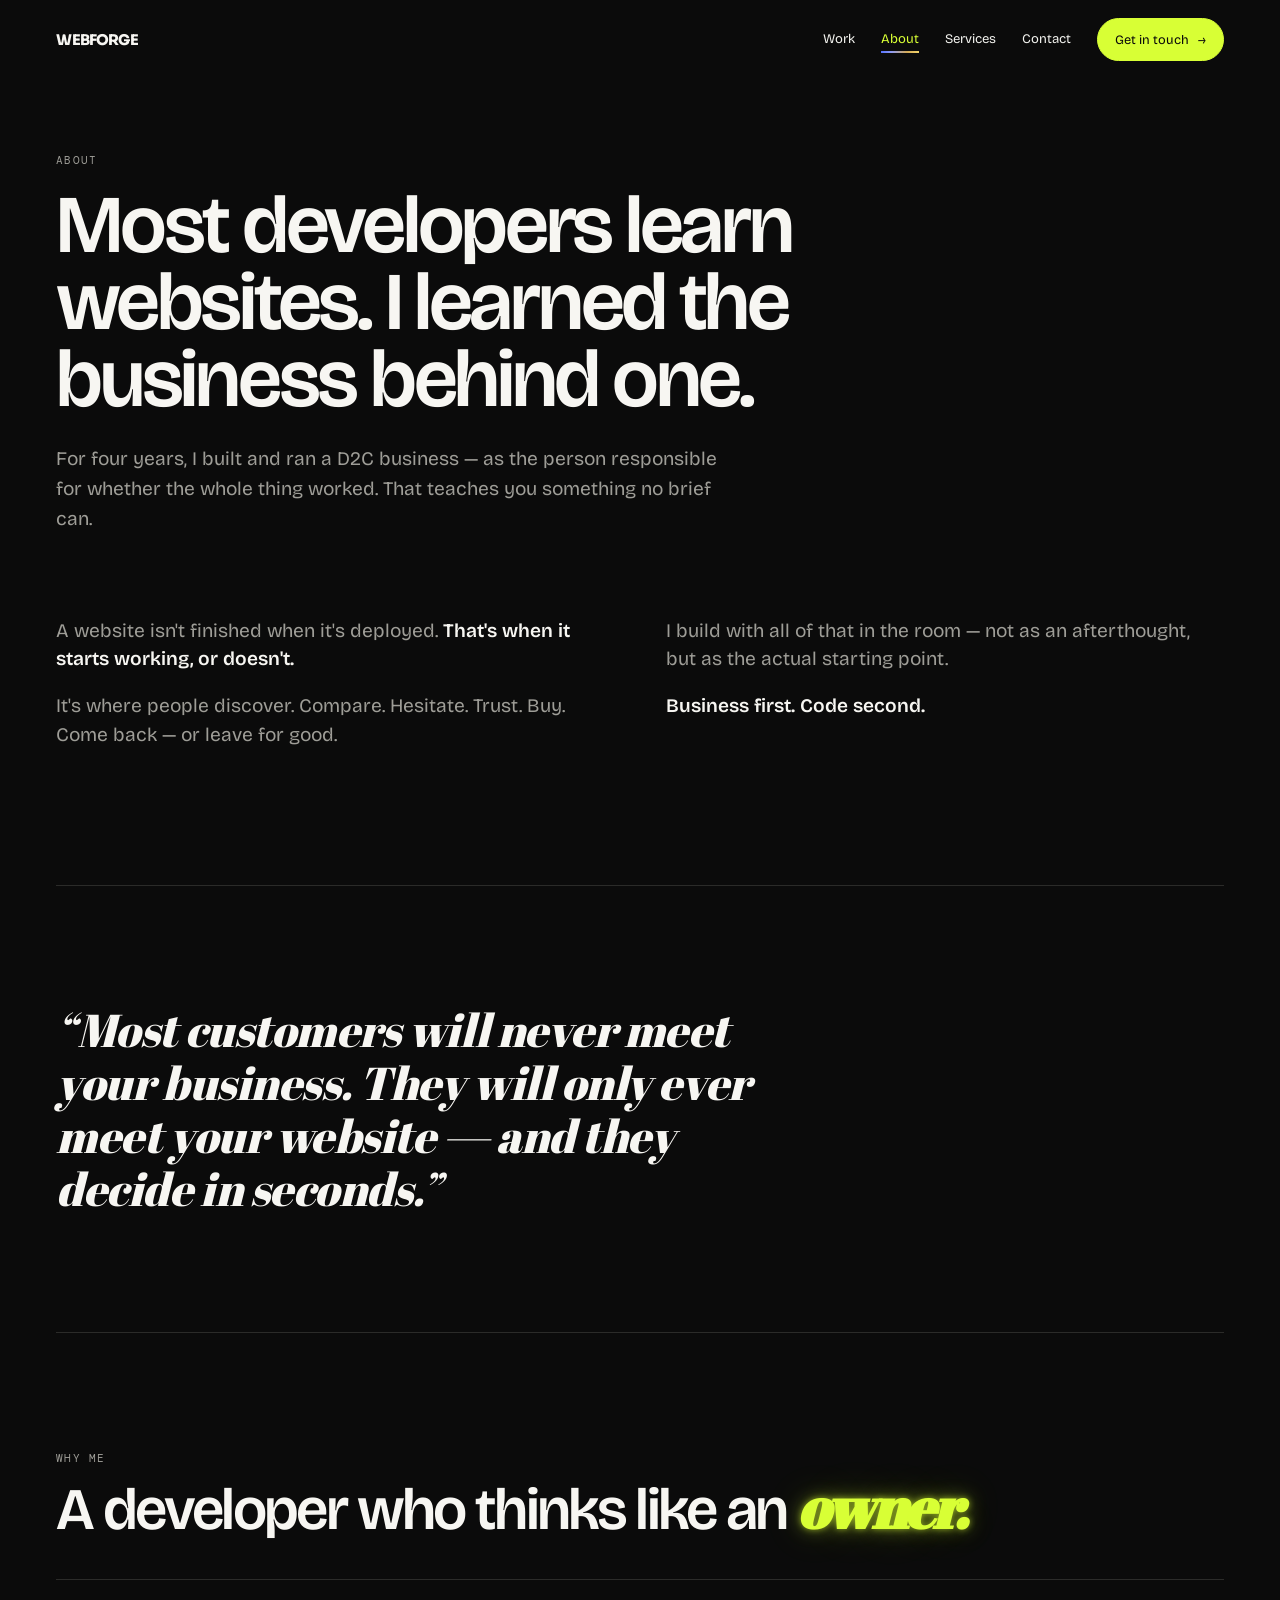
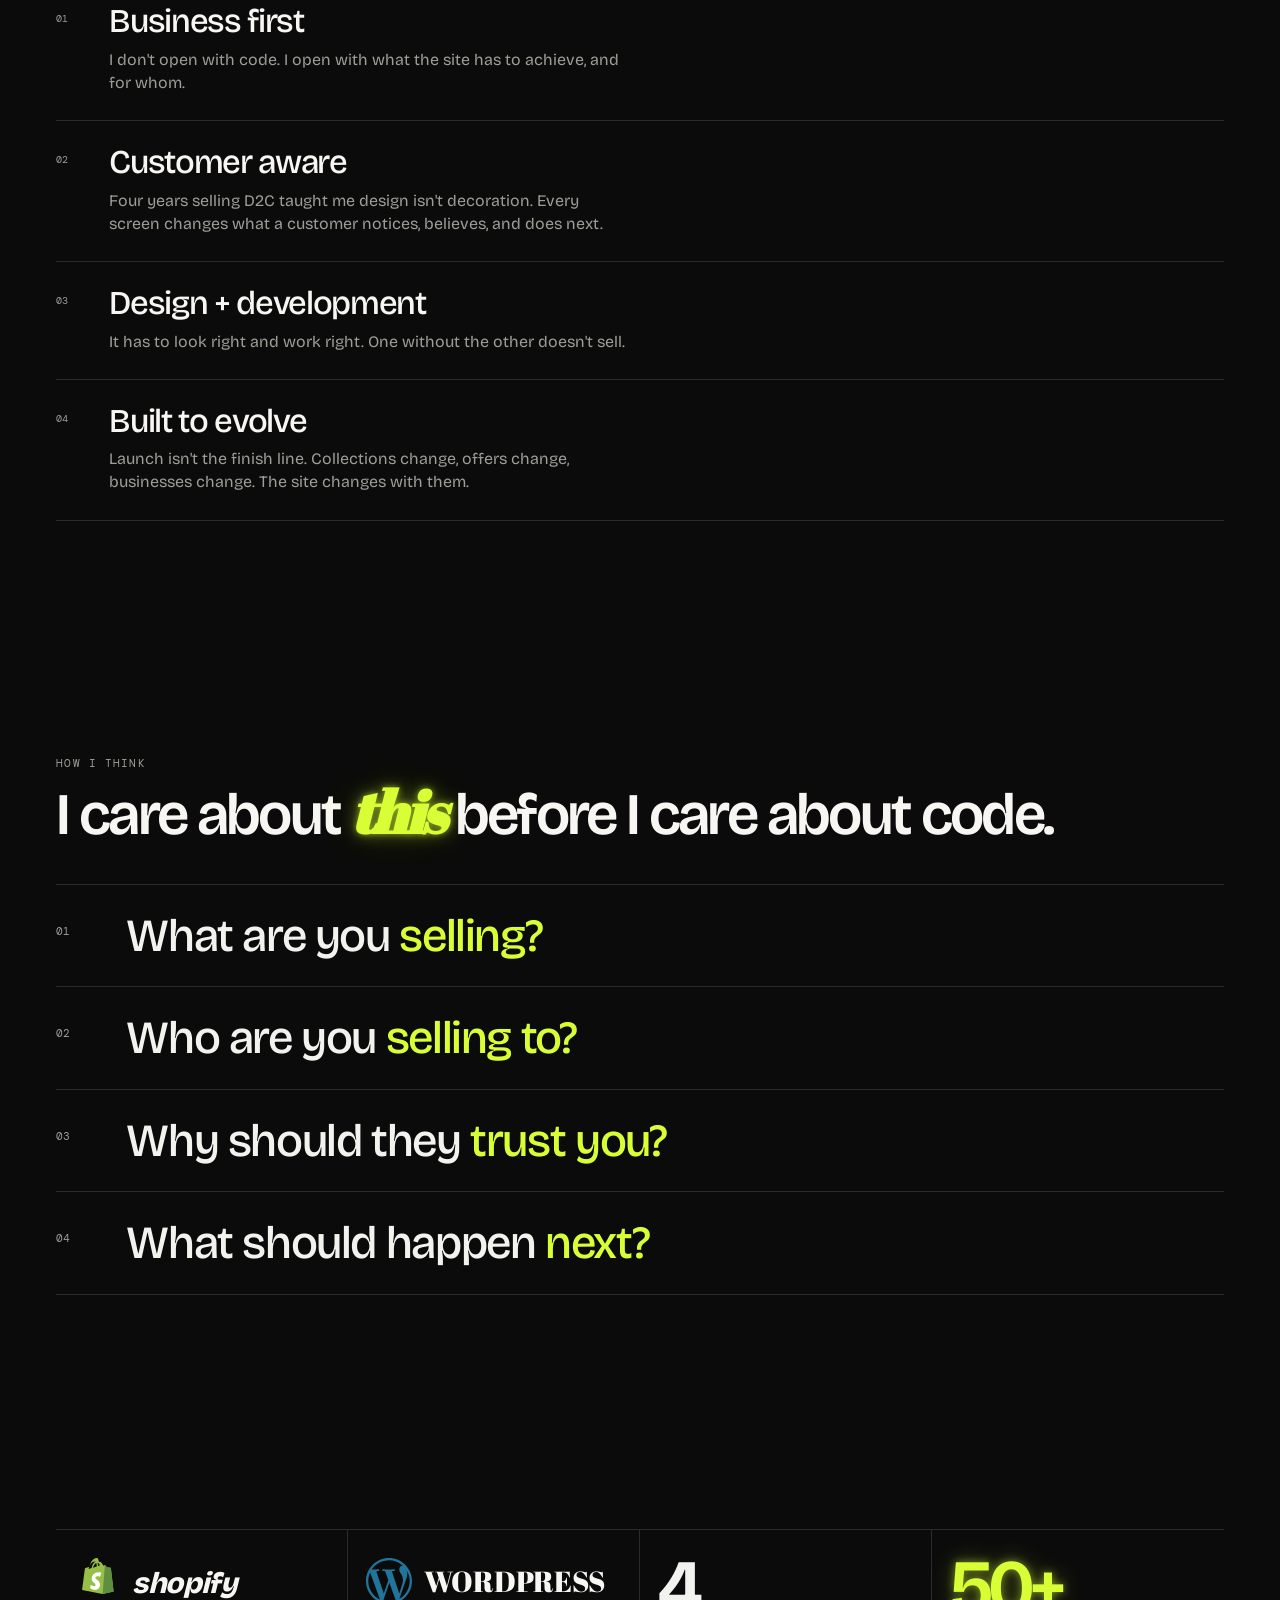
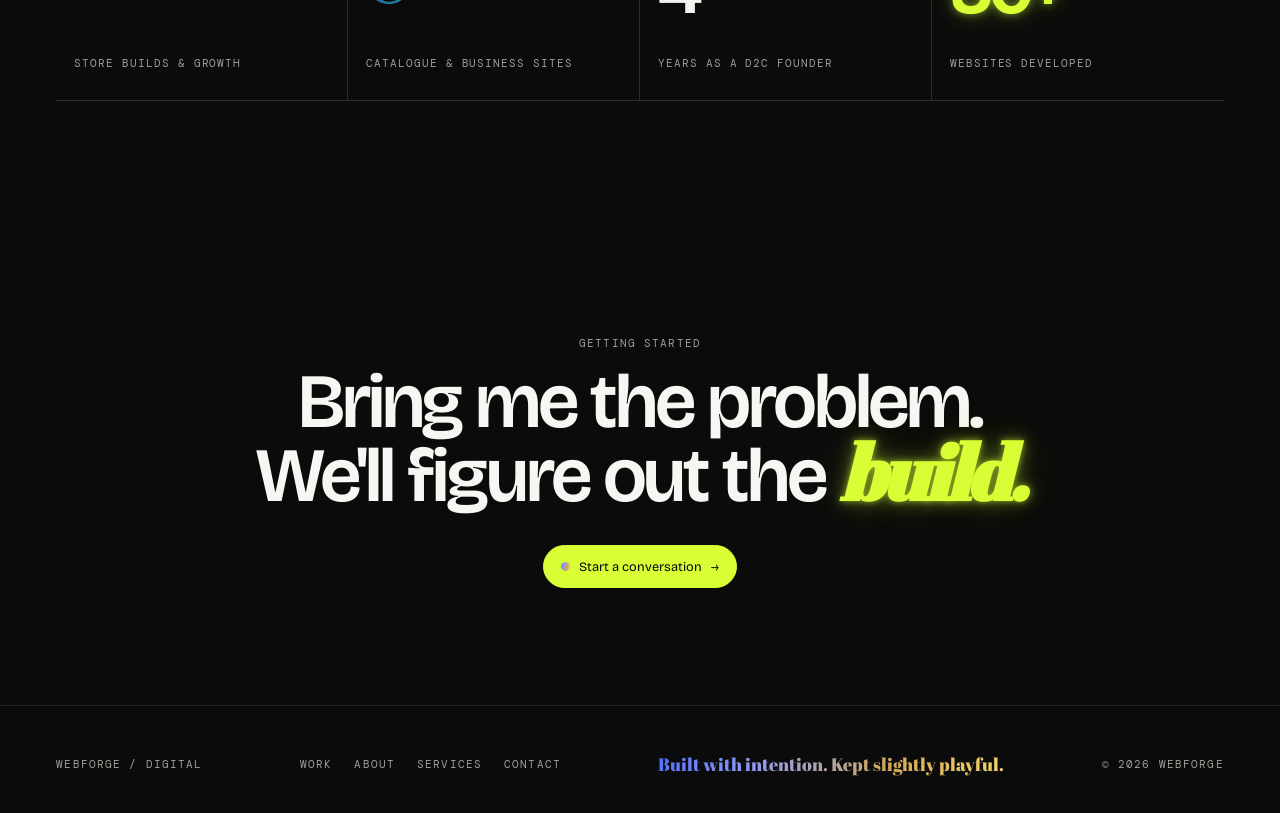
==== about.html @ 6c33a566 "Add Work, About, Services and Contact pages; neon glow for emphasized words Builds out the site from" ====
<!DOCTYPE html>
<html lang="en">
<head>
<meta charset="UTF-8" />
<meta name="viewport" content="width=device-width, initial-scale=1.0" />
<title>About — Webforge</title>
<meta name="description" content="Webforge is run by a developer who spent four years building and running a D2C business before building websites for other people's." />
<meta name="robots" content="index, follow" />
<link rel="preconnect" href="https://fonts.googleapis.com" />
<link rel="preconnect" href="https://fonts.gstatic.com" crossorigin />
<link href="https://fonts.googleapis.com/css2?family=Abril+Fatface&family=Bricolage+Grotesque:opsz,wght@12..96,400;12..96,500;12..96,600;12..96,700;12..96,800&family=DM+Mono:wght@400;500&family=Sora:wght@500;600;700;800&display=swap" rel="stylesheet" />
<link rel="stylesheet" href="styles.css" />
<style>
  .about-hero{position:relative;overflow:hidden}
  .about-hero h1{font-size:clamp(2.6rem,6.4vw,5.6rem);line-height:.94;letter-spacing:-.04em;max-width:16ch;color:var(--strong)}
  .about-hero p{margin-top:26px;max-width:56ch;color:var(--muted);font-size:clamp(1.02rem,1.5vw,1.22rem);line-height:1.55}

  .diff-body{display:grid;grid-template-columns:1fr;gap:clamp(22px,4vw,64px);margin-top:44px}
  @media(min-width:900px){.diff-body{grid-template-columns:1fr 1fr}}
  .diff-body p{max-width:44ch;color:var(--muted);font-size:clamp(1.02rem,1.5vw,1.22rem);margin:0 0 18px;line-height:1.5}
  .diff-body p b{color:var(--strong);font-weight:600}

  .quote-sec{position:relative;border-top:1px solid var(--line);border-bottom:1px solid var(--line)}
  .quote-sec blockquote{margin:0;font-family:var(--fat);font-style:italic;font-size:clamp(1.6rem,3.6vw,3rem);line-height:1.15;letter-spacing:-.01em;max-width:24ch;color:var(--strong)}
  .quote-sec cite{display:block;margin-top:22px;font-style:normal}

  .why-list{border-top:1px solid var(--line);margin-top:44px}
  .why-item{position:relative;display:grid;grid-template-columns:38px 1fr;gap:15px;padding:26px 0;border-bottom:1px solid var(--line);transition:padding .35s}
  .why-item:hover{padding-left:14px}
  .why-item .no{font-family:var(--mono);font-size:.65rem;color:var(--muted);padding-top:5px}
  .why-item h3{font-family:var(--sans);font-weight:500;letter-spacing:-.04em;line-height:.95;font-size:clamp(1.3rem,2.6vw,2.2rem);color:var(--strong);transition:transform .35s,color .35s}
  .why-item:hover h3{transform:translateX(5px);color:var(--accent)}
  .why-item p{margin:10px 0 0;color:var(--muted);max-width:52ch;line-height:1.45}

  .q-stack{border-top:1px solid var(--line);margin-top:44px}
  .q{position:relative;padding:30px 0;border-bottom:1px solid var(--line);display:grid;grid-template-columns:50px 1fr;gap:20px;cursor:default}
  .q-no{font-family:var(--mono);font-size:.7rem;color:var(--muted);padding-top:8px}
  .q-text{font-size:clamp(1.5rem,3.6vw,3rem);line-height:.9;letter-spacing:-.03em;font-weight:500;transition:transform .4s,color .4s}
  .q-text span{color:var(--accent)}
  .q:hover .q-text{transform:translateX(10px)}
  .q-answer{max-height:0;overflow:hidden;color:var(--muted);line-height:1.45;max-width:52ch;transition:max-height .5s,padding .5s}
  .q:hover .q-answer{max-height:110px;padding-top:14px}

  .about-cta{text-align:center}
  .about-cta h2{font-size:clamp(2.4rem,6vw,5rem);line-height:.9;letter-spacing:-.04em;max-width:18ch;margin:0 auto}
</style>
</head>
<body>
<div class="cursor-orb" id="cursorOrb" aria-hidden="true"></div>
<div class="progress" id="progress" aria-hidden="true"></div>

<header class="nav" id="nav">
  <a href="index.html" class="logo" aria-label="Webforge home">WEBFORGE</a>
  <nav class="navlinks" aria-label="Primary">
    <a class="n" href="work.html">Work</a>
    <a class="n current" href="about.html">About</a>
    <a class="n" href="services.html">Services</a>
    <a class="n" href="contact.html">Contact</a>
    <a class="pill fill" href="contact.html">Get in touch <span>→</span></a>
  </nav>
  <button class="burger" id="burger" aria-label="Open menu"><span></span><span></span><span></span></button>
</header>

<div class="menu" id="menu" aria-hidden="true">
  <button class="close" id="menuClose">Close</button>
  <a href="index.html">Home</a><a href="work.html">Work</a><a href="about.html">About</a><a href="services.html">Services</a><a href="contact.html">Start a project</a>
</div>

<main>
  <section class="page-hero about-hero wrap sec" style="padding-bottom:20px">
    <div class="mono page-eyebrow rv">About</div>
    <h1 class="scramble rv d2">Most developers learn websites. I learned the business behind one.</h1>
    <p class="rv d3">For four years, I built and ran a D2C business — as the person responsible for whether the whole thing worked. That teaches you something no brief can.</p>
  </section>

  <section class="sec wrap" style="padding-top:0">
    <div class="diff-body">
      <div class="rv">
        <p>A website isn't finished when it's deployed. <b>That's when it starts working, or doesn't.</b></p>
        <p>It's where people discover. Compare. Hesitate. Trust. Buy. Come back — or leave for good.</p>
      </div>
      <div class="rv d2">
        <p>I build with all of that in the room — not as an afterthought, but as the actual starting point.</p>
        <p><b>Business first. Code second.</b></p>
      </div>
    </div>
  </section>

  <section class="sec quote-sec wrap">
    <blockquote class="rv">“Most customers will never meet your business. They will only ever meet your website — and they decide in seconds.”</blockquote>
  </section>

  <section class="sec wrap">
    <div class="mono rv">Why me</div>
    <h2 class="head h-md rv d2" style="margin-top:16px">A developer who thinks like an <em>owner.</em></h2>
    <div class="why-list">
      <div class="why-item rv"><div class="no">01</div><div><h3>Business first</h3><p>I don't open with code. I open with what the site has to achieve, and for whom.</p></div></div>
      <div class="why-item rv d2"><div class="no">02</div><div><h3>Customer aware</h3><p>Four years selling D2C taught me design isn't decoration. Every screen changes what a customer notices, believes, and does next.</p></div></div>
      <div class="why-item rv d3"><div class="no">03</div><div><h3>Design + development</h3><p>It has to look right and work right. One without the other doesn't sell.</p></div></div>
      <div class="why-item rv d4"><div class="no">04</div><div><h3>Built to evolve</h3><p>Launch isn't the finish line. Collections change, offers change, businesses change. The site changes with them.</p></div></div>
    </div>
  </section>

  <section class="sec wrap">
    <div class="mono rv">How I think</div>
    <h2 class="head h-md rv d2" style="margin-top:16px">I care about <em>this</em> before I care about code.</h2>
    <div class="q-stack">
      <div class="q rv"><div class="q-no">01</div><div><div class="q-text">What are you <span>selling?</span></div><div class="q-answer">Not just the product. The promise, the reason it matters, and what a customer needs to understand before they care.</div></div></div>
      <div class="q rv"><div class="q-no">02</div><div><div class="q-text">Who are you <span>selling to?</span></div><div class="q-answer">Because a site for a jewellery brand shouldn't behave like a site for a cable manufacturer. Context changes everything.</div></div></div>
      <div class="q rv"><div class="q-no">03</div><div><div class="q-text">Why should they <span>trust you?</span></div><div class="q-answer">Trust is designed into hierarchy, imagery, proof, product information, clarity and the details people barely notice.</div></div></div>
      <div class="q rv"><div class="q-no">04</div><div><div class="q-text">What should happen <span>next?</span></div><div class="q-answer">Buy. Enquire. Call. Explore. Book. The best websites know the next move before the visitor has to think about it.</div></div></div>
    </div>
  </section>

  <section class="sec wrap">
    <div class="proof-grid rv" aria-label="Platforms, credentials and experience">
      <div class="proof-card">
        <div class="brand-lockup">
          <svg class="shopify-logo" viewBox="0 0 60 68" aria-hidden="true" role="img">
            <path fill="#95BF47" d="M48.2 13.3c0-.3-.3-.5-.5-.5s-4-.3-4-.3-2.7-2.6-3-2.9c-.3-.3-.9-.2-1.1-.1 0 0-.6.2-1.5.5-.9-2.6-2.5-5-5.3-5h-.3C31.7.5 30.7 0 29.9 0c-6.1.1-9 7.7-9.9 11.5-2.4.7-4.1 1.3-4.3 1.3-1.3.4-1.4.5-1.6 1.7C14 15.5 10.6 42 10.6 42l26.8 5 14.5-3.1S48.2 13.6 48.2 13.3zM33.7 9.7l-2.4.7v-.5c0-1.6-.2-2.8-.6-3.8 1.5.2 2.5 1.9 3 3.6zm-4.7-3.2c.4 1 .7 2.4.7 4.3v.3l-4.9 1.5c.9-3.6 2.7-5.4 4.2-6.1zm-1.9-1.8c.3 0 .6.1.8.3-2 .9-4.1 3.3-5 8.1l-3.9 1.2c1.1-3.7 3.5-9.6 8.1-9.6z"/>
            <path fill="#5E8E3E" d="M47.7 12.8s-4-.3-4-.3-2.7-2.6-3-2.9c-.1-.1-.3-.2-.4-.2L37.4 47l14.5-3.1S48.2 13.6 48.2 13.3c0-.3-.3-.5-.5-.5z"/>
            <path fill="#fff" d="M35.8 19.3l-1.8 5.3s-1.6-.8-3.4-.8c-2.7 0-2.8 1.7-2.8 2.1 0 2.3 6.1 3.2 6.1 8.7 0 4.3-2.7 7.1-6.4 7.1-4.5 0-6.7-2.8-6.7-2.8l1.2-4s2.3 2 4.3 2c1.3 0 1.8-1 1.8-1.8 0-3-5-3.1-5-8.1 0-4.2 3-8.3 9.1-8.3 2.4 0 3.6.8 3.6.8z"/>
          </svg>
          <span class="brand-wordmark shopify-wordmark">shopify</span>
        </div>
        <div class="desc">Store builds &amp; growth</div>
      </div>
      <div class="proof-card">
        <div class="brand-lockup">
          <svg class="wordpress-logo" viewBox="0 0 24 24" aria-hidden="true" role="img">
            <path fill="#21759B" d="M21.469 6.825c.84 1.537 1.318 3.3 1.318 5.175 0 3.979-2.156 7.456-5.363 9.325l3.295-9.527c.615-1.54.82-2.771.82-3.864 0-.405-.026-.78-.07-1.11m-7.981.105c.647-.03 1.232-.105 1.232-.105.582-.075.514-.93-.067-.899 0 0-1.755.135-2.88.135-1.064 0-2.85-.15-2.85-.15-.585-.03-.661.855-.075.885 0 0 .54.061 1.125.09l1.68 4.605-2.37 7.08L5.354 6.9c.649-.03 1.234-.1 1.234-.1.585-.075.516-.93-.065-.896 0 0-1.746.138-2.874.138-.2 0-.438-.008-.69-.015C4.911 3.15 8.235 1.215 12 1.215c2.809 0 5.365 1.072 7.286 2.833-.046-.003-.091-.009-.141-.009-1.06 0-1.812.923-1.812 1.914 0 .89.513 1.643 1.06 2.531.411.72.89 1.643.89 2.977 0 .915-.354 1.994-.821 3.479l-1.075 3.585-3.9-11.61.001.014zM12 22.784c-1.059 0-2.081-.153-3.048-.437l3.237-9.406 3.315 9.087c.024.053.05.101.078.149-1.12.393-2.325.609-3.582.609M1.211 12c0-1.564.336-3.05.935-4.39L7.29 21.709C3.694 19.96 1.212 16.271 1.211 12M12 0C5.385 0 0 5.385 0 12s5.385 12 12 12 12-5.385 12-12S18.615 0 12 0"/>
          </svg>
          <span class="brand-wordmark wordpress-wordmark">WordPress</span>
        </div>
        <div class="desc">Catalogue &amp; business sites</div>
      </div>
      <div class="proof-card"><div class="num">4</div><div class="desc">Years as a D2C founder</div></div>
      <div class="proof-card"><div class="num neon-num">50+</div><div class="desc">Websites developed</div></div>
    </div>
  </section>

  <section class="sec wrap about-cta">
    <div class="mono rv">Getting started</div>
    <h2 class="head rv d2" style="margin-top:16px">Bring me the problem.<br>We'll figure out the <em>build.</em></h2>
    <div style="margin-top:34px" class="rv d3">
      <a class="pill fill" href="contact.html"><span class="dot"></span> Start a conversation <span>→</span></a>
    </div>
  </section>
</main>

<footer>
  <div class="wrap foot">
    <div class="mono">Webforge / Digital</div>
    <div class="foot-links"><a href="work.html">Work</a><a href="about.html">About</a><a href="services.html">Services</a><a href="contact.html">Contact</a></div>
    <div class="intent">Built with intention. Kept slightly playful.</div>
    <div class="mono">© <span id="yr"></span> Webforge</div>
  </div>
</footer>

<script src="https://cdnjs.cloudflare.com/ajax/libs/gsap/3.12.5/gsap.min.js"></script>
<script src="main.js"></script>
</body>
</html>
---- styles.css ----
/* Webforge shared design system — used by every page except the homepage
   (index.html stays self-contained since its stepper/WebGL JS is tightly
   tuned; duplicating these base rules there is a deliberate trade-off to
   avoid touching that already-verified code). */

:root{
  --accent:#D8FF35;
  --ink:#0A0A0A; --strong:#F7F6F2; --muted:#9E9D97; --line:#2B2B29;
  --white:#FFFFFF; --black:#0B0B0B; --ivory:#D8FF35;
  --lime:#D8FF35; --indigo:#D8FF35;
  --sans:'Bricolage Grotesque',system-ui,sans-serif; --mono:'DM Mono',monospace; --fat:'Abril Fatface',Georgia,serif;
  --ombre:linear-gradient(100deg,#1238FF 0%,#4E67E9 32%,#B98A3F 67%,#E7C85A 100%);
  --ombre-d:linear-gradient(100deg,#5572FF 0%,#8E9AF2 28%,#D3A957 68%,#F3D66B 100%);
  --grad:var(--ombre-d);
  --pad:clamp(18px,4.4vw,72px); --max:1460px;
}
*{box-sizing:border-box}
html{scroll-behavior:smooth}
body{margin:0;background:var(--black);color:#f2f2ee;font-family:var(--sans);font-size:16px;line-height:1.5;-webkit-font-smoothing:antialiased;overflow-x:hidden;cursor:default}
a{color:inherit;text-decoration:none}
h1,h2,h3{margin:0;font-weight:600}
.wrap{width:min(calc(100% - (var(--pad)*2)),var(--max));margin:0 auto}
.mono{font-family:var(--mono);text-transform:uppercase;letter-spacing:.1em;font-size:.7rem;color:var(--muted);font-weight:400}
.sec{padding:clamp(88px,13vh,168px) 0}

.head{font-family:var(--sans);font-weight:600;line-height:.84;letter-spacing:-.045em;color:var(--strong)}
.h-xl{font-size:clamp(3.2rem,10vw,9.4rem)}
.h-lg{font-size:clamp(2.6rem,7vw,7rem)}
.h-md{font-size:clamp(2rem,4.6vw,4.6rem)}
.kw{position:relative;display:inline-block;line-height:.8}
.kw .t{font-family:var(--fat);letter-spacing:-.01em;font-size:clamp(72px,15.5vw,208px);line-height:.78;display:inline-block;
    background:var(--grad);-webkit-background-clip:text;background-clip:text;-webkit-text-fill-color:transparent;color:#D8FF35}
.kw--sm .t{font-size:clamp(58px,11vw,150px)}
em{font-family:var(--fat);font-style:italic;color:var(--accent);text-shadow:0 0 6px rgba(216,255,53,.55),0 0 18px rgba(216,255,53,.35),0 0 42px rgba(216,255,53,.18)}

.progress{position:fixed;top:0;left:0;height:2px;width:0;background:var(--ombre-d);z-index:120}

/* nav */
header.nav{position:fixed;inset:0 0 auto 0;z-index:100;display:flex;align-items:center;justify-content:space-between;
    padding:18px var(--pad);color:#f2f2ee;transition:padding .4s,background .4s,color .4s}
header.nav.scrolled{padding:12px var(--pad);background:rgba(11,11,11,.82);backdrop-filter:blur(9px);border-bottom:1px solid #232320;color:#f2f2ee}
.logo{font-family:'Sora',var(--sans);font-size:clamp(.86rem,1.15vw,1.02rem);font-weight:800;letter-spacing:-.055em;text-transform:uppercase;display:inline-flex;align-items:baseline;gap:.34em;white-space:nowrap;color:var(--strong)}
.navlinks{display:flex;align-items:center;gap:26px;font-size:.82rem}
.navlinks a.n{color:inherit;position:relative}
.navlinks a.n::after{content:"";position:absolute;left:0;bottom:-4px;height:2px;width:0;background:var(--ombre-d);transition:width .3s}
.navlinks a.n:hover::after,.navlinks a.n.current::after{width:100%}
.navlinks a.n.current{color:var(--accent)}
.pill{display:inline-flex;align-items:center;gap:9px;border:1px solid currentColor;padding:11px 17px;border-radius:999px;font-size:.8rem;transition:background .3s,color .3s,border-color .3s;cursor:pointer}
.pill .dot{width:9px;height:9px;border-radius:50%;background:var(--grad);flex:none}
.pill.fill{background:var(--accent);color:#0A0A0A;border-color:var(--accent)}
.pill.fill:hover{background:var(--accent);border-color:var(--accent)}
.pill.ghost:hover{background:#F7F6F2;color:var(--ink)}
.burger{display:none;flex-direction:column;gap:5px;background:none;border:0;padding:8px;cursor:pointer;color:inherit}
.burger span{width:24px;height:2px;background:currentColor;display:block}

.menu{position:fixed;inset:0;background:var(--black);color:#F7F6F2;z-index:105;display:flex;flex-direction:column;justify-content:center;gap:2px;padding:var(--pad);transform:translateY(-100%);transition:transform .55s cubic-bezier(.7,0,.2,1)}
.menu.open{transform:none}
.menu a{font-family:var(--sans);font-weight:600;font-size:clamp(2.4rem,11vw,4.5rem);line-height:1;letter-spacing:-.04em}
.menu a:hover{color:var(--lime)}
.menu .close{position:absolute;top:20px;right:var(--pad);font-family:var(--mono);font-size:.7rem;letter-spacing:.14em;text-transform:uppercase;background:none;border:0;color:#F7F6F2;cursor:pointer}

.rv{opacity:0;transform:translateY(30px);transition:opacity .85s ease,transform .85s cubic-bezier(.2,.65,.2,1)}
.rv.in{opacity:1;transform:none}
.rv.d2{transition-delay:.09s}.rv.d3{transition-delay:.18s}.rv.d4{transition-delay:.27s}

.cursor-orb{position:fixed;left:0;top:0;width:16px;height:16px;border-radius:50%;background:var(--accent);mix-blend-mode:screen;pointer-events:none;z-index:200;transition:opacity .25s ease;opacity:0}
.cursor-orb.on{opacity:.85}

/* film-grain texture — apply by adding an empty <div class="grain"></div> as
   the first child of any section that should carry it */
.grain{position:absolute;inset:0;pointer-events:none;opacity:.05;mix-blend-mode:overlay;z-index:1;
  background-image:url("data:image/svg+xml,%3Csvg viewBox='0 0 160 160' xmlns='http://www.w3.org/2000/svg'%3E%3Cfilter id='n'%3E%3CfeTurbulence type='fractalNoise' baseFrequency='.8' numOctaves='3' stitchTiles='stitch'/%3E%3C/filter%3E%3Crect width='100%25' height='100%25' filter='url(%23n)' opacity='.4'/%3E%3C/svg%3E")}

/* credentials / proof grid — dark theme */
.proof-grid{display:grid;grid-template-columns:repeat(4,1fr);border-top:1px solid var(--line);border-bottom:1px solid var(--line)}
.proof-card{padding:28px 18px;border-right:1px solid var(--line);min-height:170px;display:flex;flex-direction:column;justify-content:space-between;transition:transform .35s,background .35s,color .35s}
.proof-card:last-child{border-right:0}
.proof-card:hover{background:var(--accent);color:var(--ink);transform:translateY(-4px)}
.proof-card:hover .desc{color:var(--ink)}
.proof-card .num{font-family:var(--sans);font-size:clamp(3rem,6vw,6.5rem);font-weight:600;line-height:.8;letter-spacing:-.07em}
.proof-card .num.neon-num{color:var(--accent);text-shadow:0 0 8px rgba(216,255,53,.5),0 0 24px rgba(216,255,53,.3)}
.proof-card:hover .num.neon-num{color:var(--ink);text-shadow:none}
.proof-card .proof-names{font-family:var(--sans);font-size:clamp(1.3rem,2.2vw,1.9rem);font-weight:600;line-height:1.25;letter-spacing:-.02em}
.proof-card .desc{font-family:var(--mono);font-size:.66rem;letter-spacing:.09em;text-transform:uppercase;color:var(--muted)}
@media(max-width:760px){
  .proof-grid{grid-template-columns:1fr 1fr}
  .proof-card:nth-child(2){border-right:0}
  .proof-card:nth-child(-n+2){border-bottom:1px solid var(--line)}
}
.brand-lockup{display:flex;align-items:center;gap:12px}
.shopify-logo{width:46px;height:52px;flex:none;display:block}
.wordpress-logo{width:46px;height:46px;flex:none;display:block}
.brand-wordmark{font-family:var(--sans);font-size:clamp(1.35rem,2.3vw,2.1rem);color:var(--strong);white-space:nowrap}
.shopify-wordmark{font-style:italic;font-weight:800;letter-spacing:-.02em;text-transform:lowercase}
.wordpress-wordmark{font-family:var(--fat);font-weight:400;letter-spacing:-.005em;text-transform:uppercase}

footer{background:var(--black);color:#f2f2ee;padding:clamp(30px,5vh,54px) 0 clamp(26px,4vh,40px);border-top:1px solid #232320}
.foot{display:flex;flex-wrap:wrap;justify-content:space-between;gap:18px;align-items:center}
.foot .intent{font-family:var(--fat);font-size:1.1rem;background:var(--ombre-d);-webkit-background-clip:text;background-clip:text;-webkit-text-fill-color:transparent;color:#D8FF35}
.foot-links{display:flex;gap:22px;font-family:var(--mono);font-size:.7rem;letter-spacing:.1em;text-transform:uppercase;color:var(--muted)}
.foot-links a:hover{color:var(--accent)}

.page-hero{padding:calc(var(--pad) + 96px) 0 60px}
.page-eyebrow{margin-bottom:18px}

@media(max-width:760px){ .navlinks{display:none}.burger{display:flex} }
@media(prefers-reduced-motion:reduce){
  html{scroll-behavior:auto}
  .rv{opacity:1;transform:none;transition:none}
}
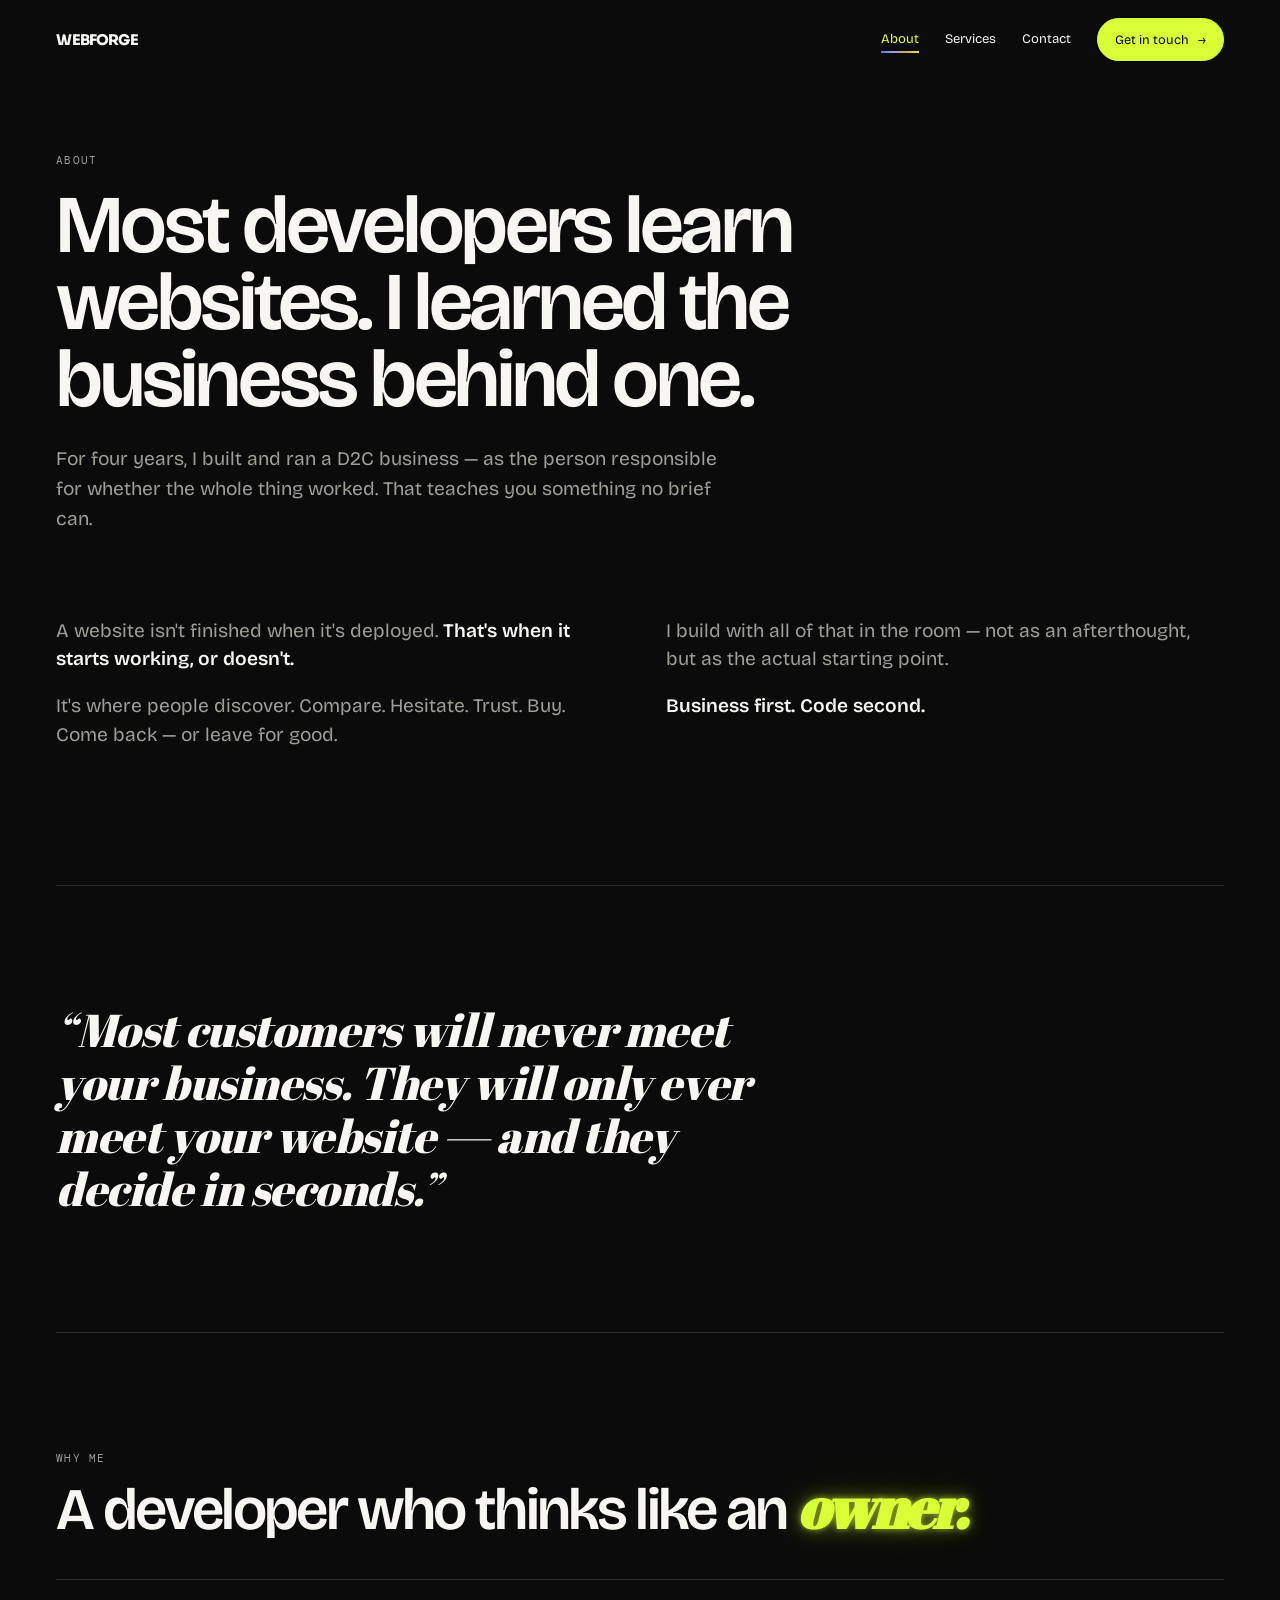
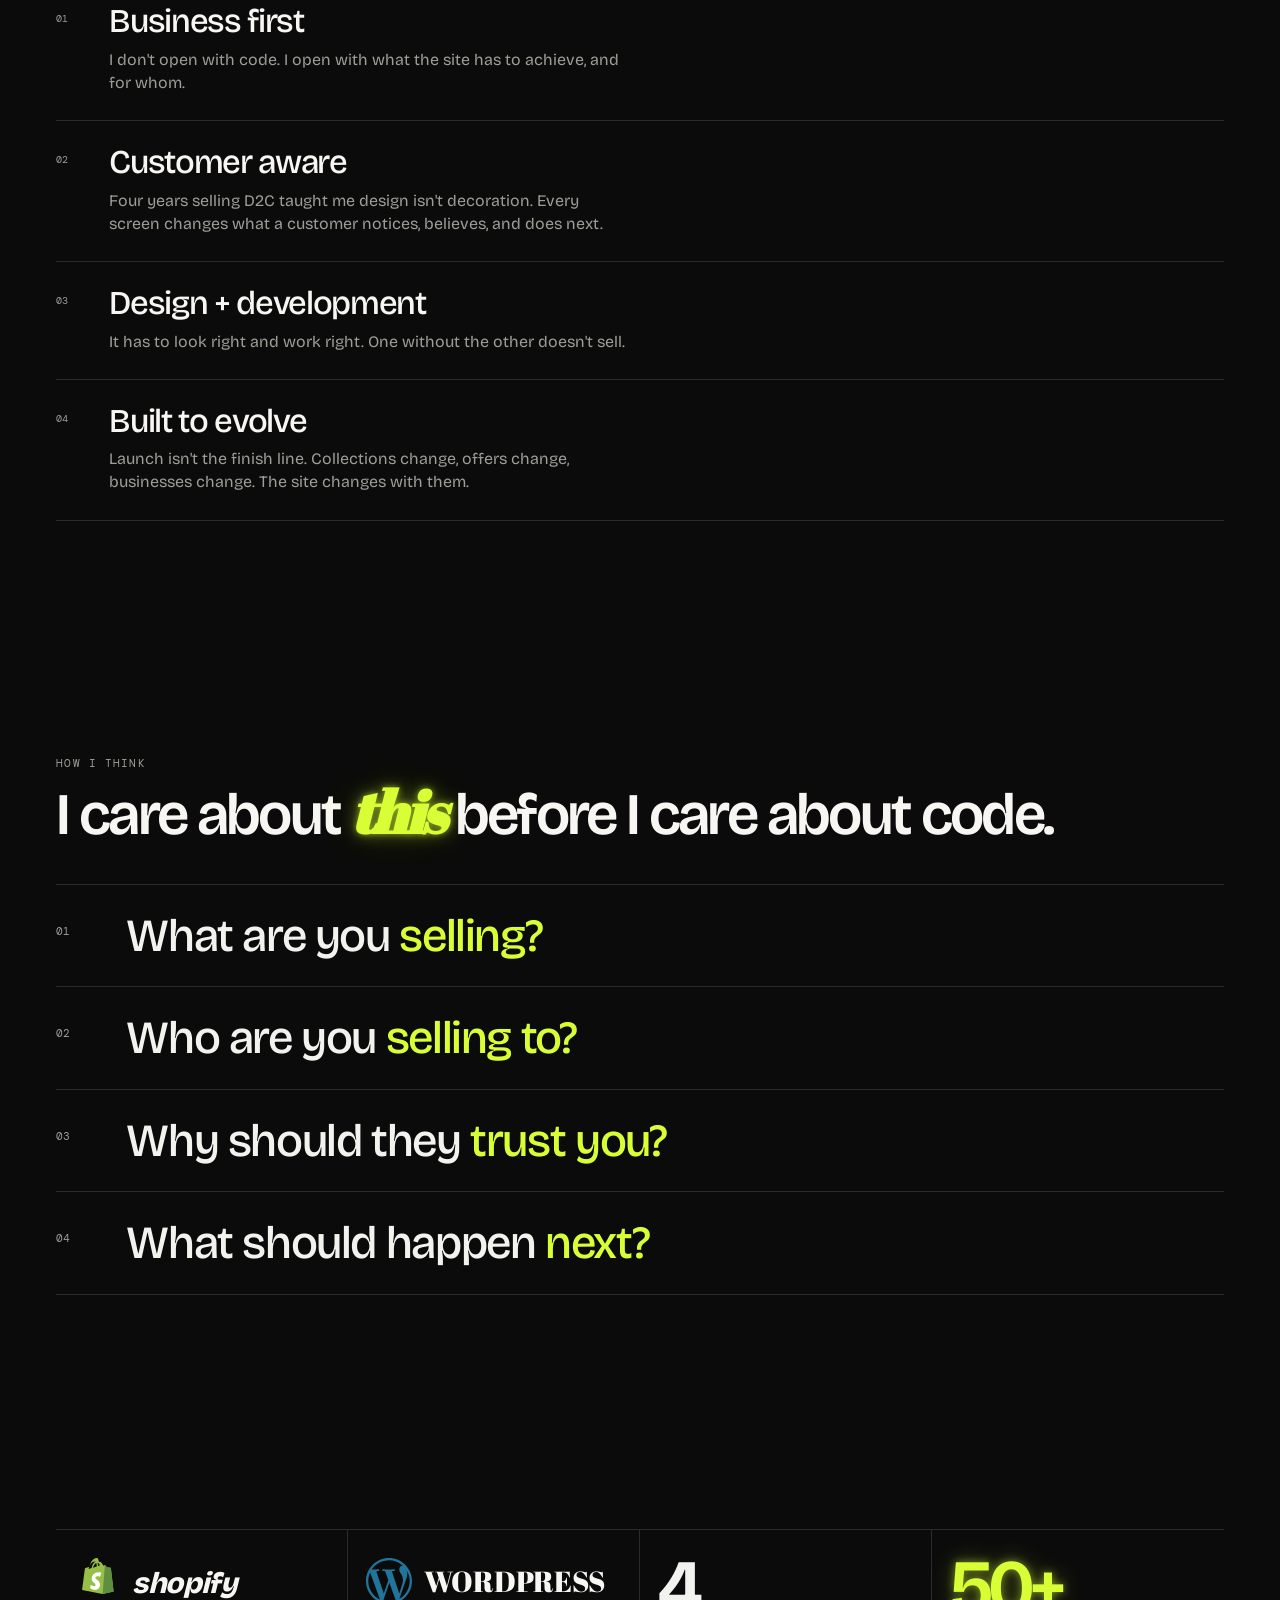
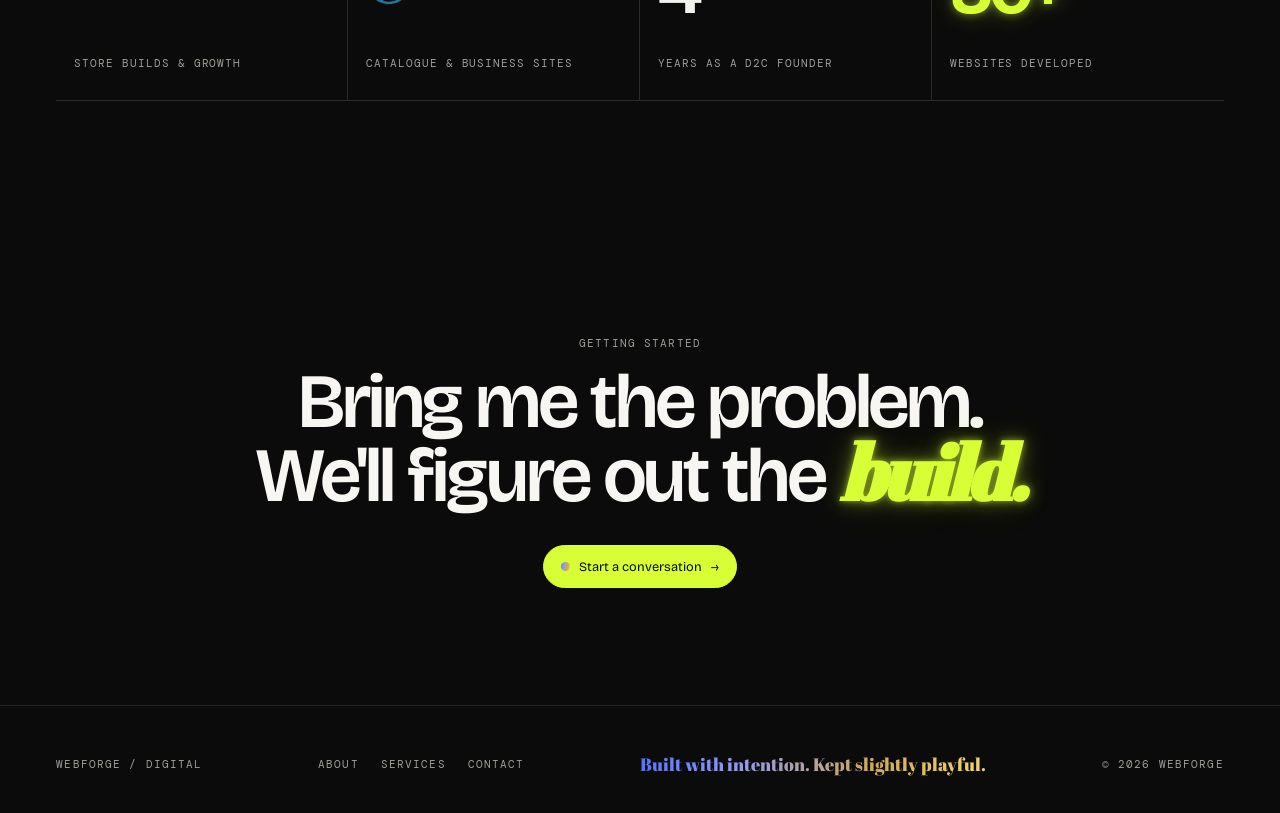
==== commit 1f9601ed: "Make the Work page the homepage; remove the old stepper homepage The old index.html (5-project locke" ====
--- a/about.html
+++ b/about.html
@@ -52,7 +52,6 @@
 <header class="nav" id="nav">
   <a href="index.html" class="logo" aria-label="Webforge home">WEBFORGE</a>
   <nav class="navlinks" aria-label="Primary">
-    <a class="n" href="work.html">Work</a>
     <a class="n current" href="about.html">About</a>
     <a class="n" href="services.html">Services</a>
     <a class="n" href="contact.html">Contact</a>
@@ -63,7 +62,7 @@
 
 <div class="menu" id="menu" aria-hidden="true">
   <button class="close" id="menuClose">Close</button>
-  <a href="index.html">Home</a><a href="work.html">Work</a><a href="about.html">About</a><a href="services.html">Services</a><a href="contact.html">Start a project</a>
+  <a href="index.html">Home</a><a href="about.html">About</a><a href="services.html">Services</a><a href="contact.html">Start a project</a>
 </div>
 
 <main>
@@ -151,7 +150,7 @@
 <footer>
   <div class="wrap foot">
     <div class="mono">Webforge / Digital</div>
-    <div class="foot-links"><a href="work.html">Work</a><a href="about.html">About</a><a href="services.html">Services</a><a href="contact.html">Contact</a></div>
+    <div class="foot-links"><a href="about.html">About</a><a href="services.html">Services</a><a href="contact.html">Contact</a></div>
     <div class="intent">Built with intention. Kept slightly playful.</div>
     <div class="mono">© <span id="yr"></span> Webforge</div>
   </div>
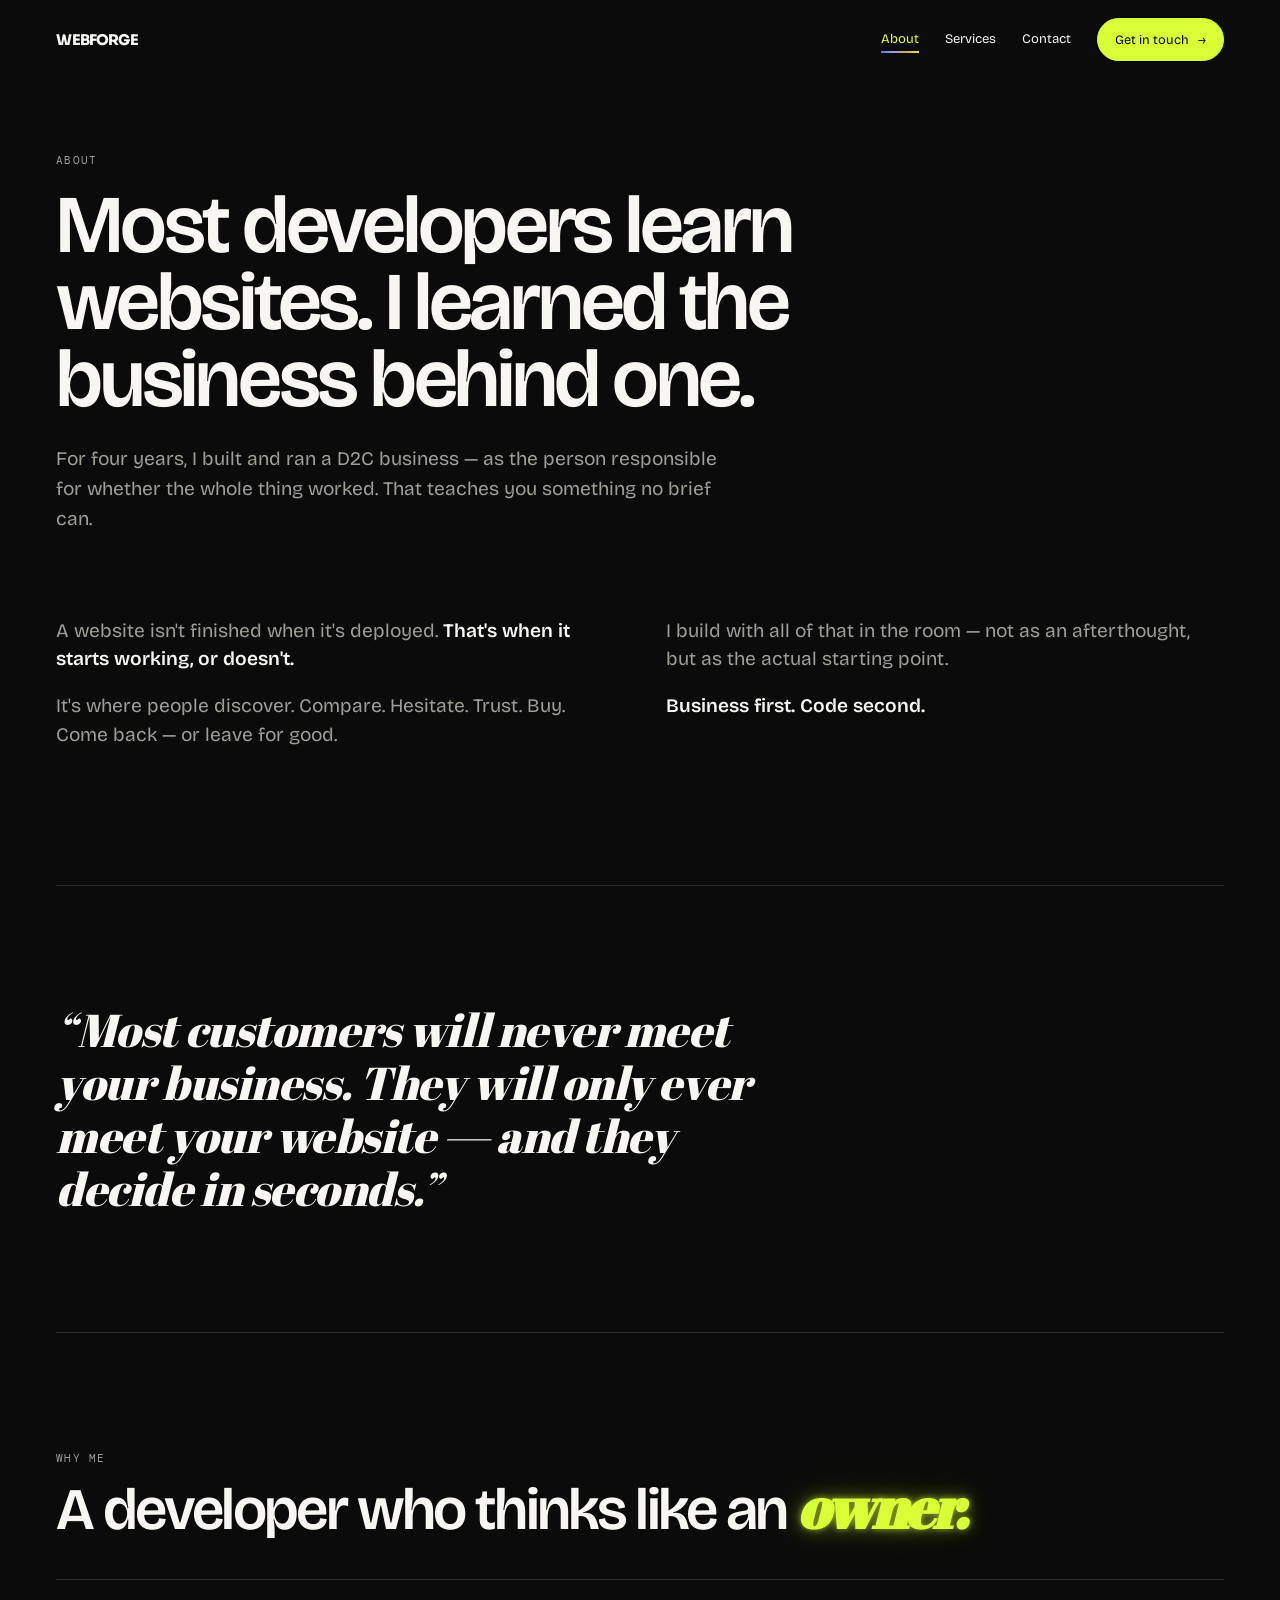
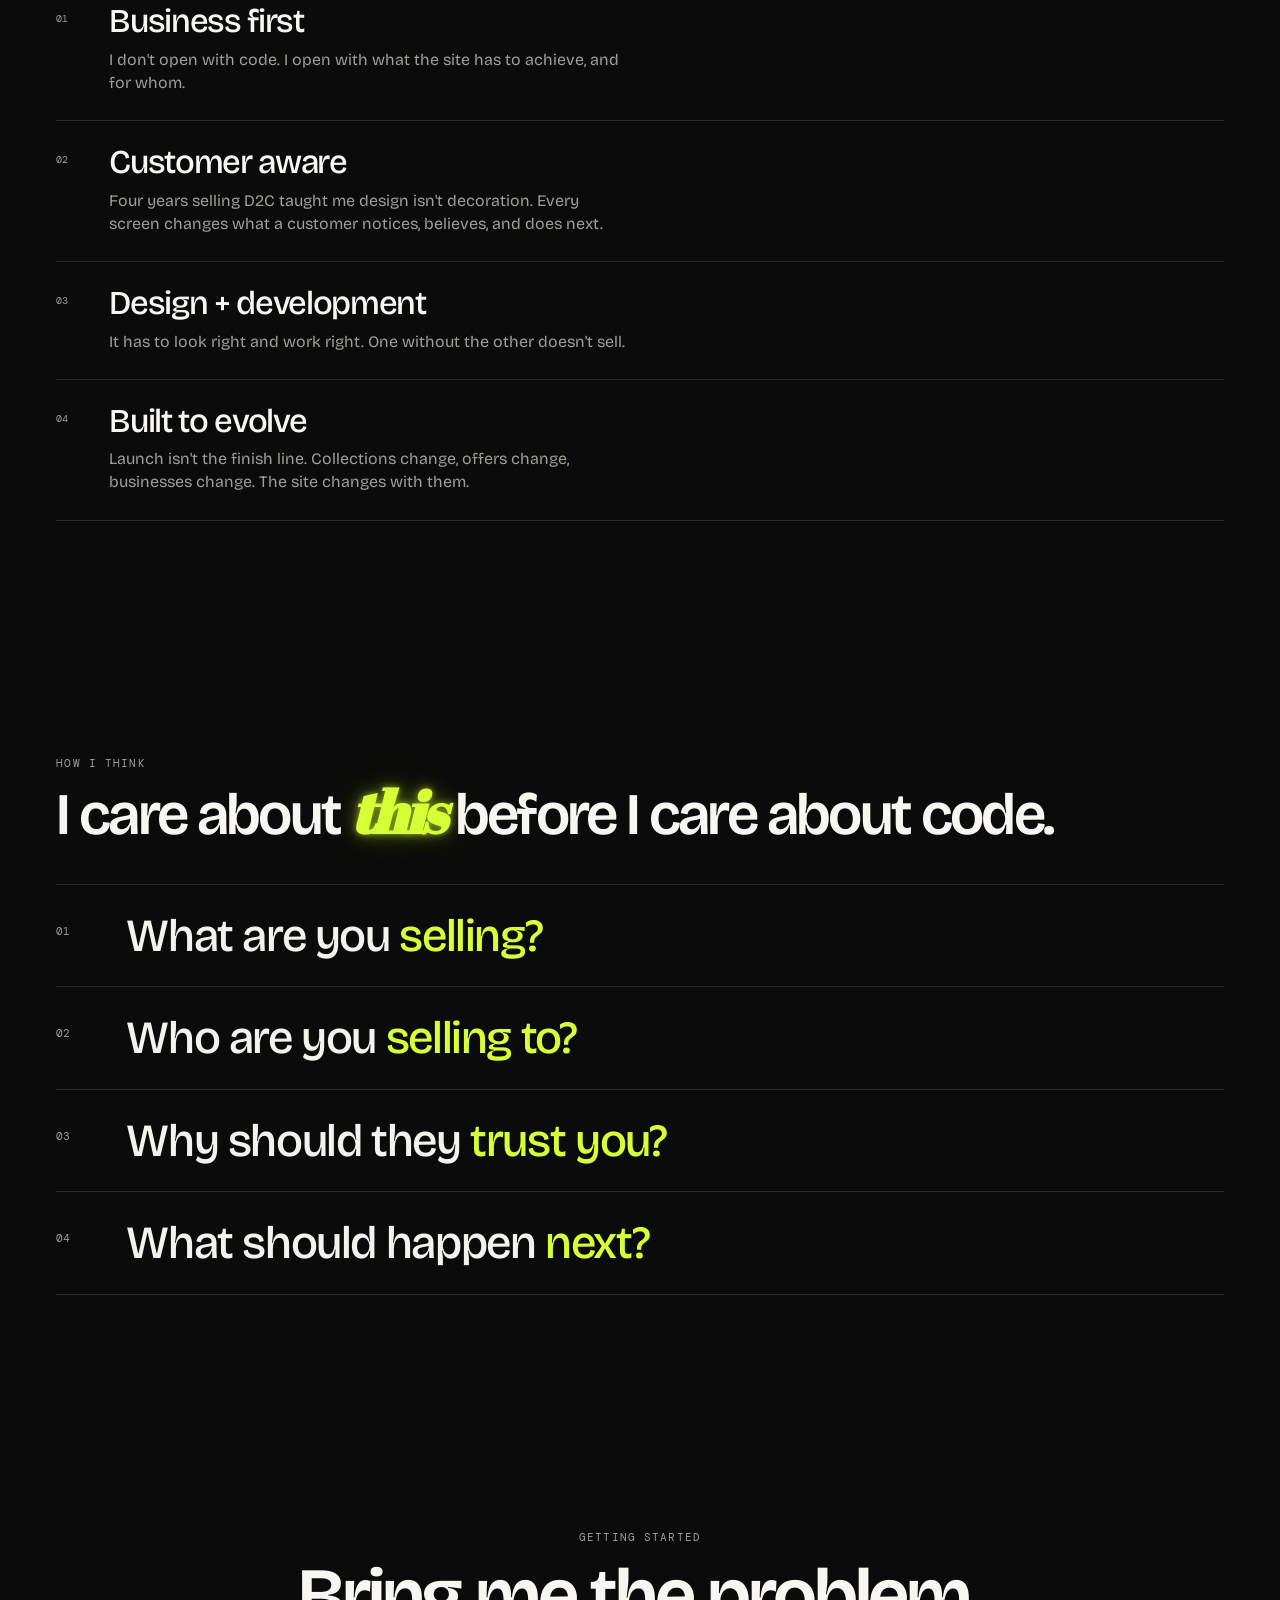
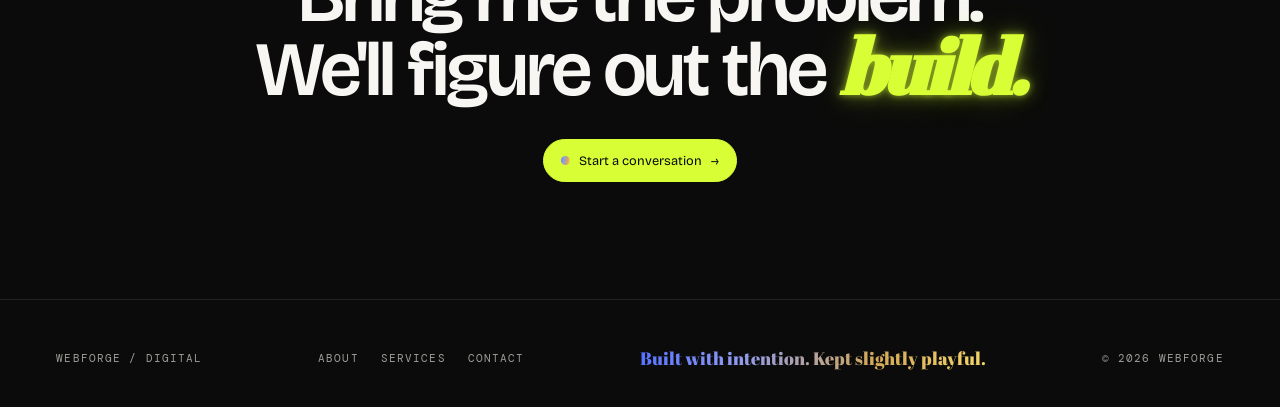
==== commit fa6a6510: "Move credentials strip from About to Home; drop "Want to be project six?" The Shopify/WordPress/4-ye" ====
--- a/about.html
+++ b/about.html
@@ -111,33 +111,6 @@
     </div>
   </section>
 
-  <section class="sec wrap">
-    <div class="proof-grid rv" aria-label="Platforms, credentials and experience">
-      <div class="proof-card">
-        <div class="brand-lockup">
-          <svg class="shopify-logo" viewBox="0 0 60 68" aria-hidden="true" role="img">
-            <path fill="#95BF47" d="M48.2 13.3c0-.3-.3-.5-.5-.5s-4-.3-4-.3-2.7-2.6-3-2.9c-.3-.3-.9-.2-1.1-.1 0 0-.6.2-1.5.5-.9-2.6-2.5-5-5.3-5h-.3C31.7.5 30.7 0 29.9 0c-6.1.1-9 7.7-9.9 11.5-2.4.7-4.1 1.3-4.3 1.3-1.3.4-1.4.5-1.6 1.7C14 15.5 10.6 42 10.6 42l26.8 5 14.5-3.1S48.2 13.6 48.2 13.3zM33.7 9.7l-2.4.7v-.5c0-1.6-.2-2.8-.6-3.8 1.5.2 2.5 1.9 3 3.6zm-4.7-3.2c.4 1 .7 2.4.7 4.3v.3l-4.9 1.5c.9-3.6 2.7-5.4 4.2-6.1zm-1.9-1.8c.3 0 .6.1.8.3-2 .9-4.1 3.3-5 8.1l-3.9 1.2c1.1-3.7 3.5-9.6 8.1-9.6z"/>
-            <path fill="#5E8E3E" d="M47.7 12.8s-4-.3-4-.3-2.7-2.6-3-2.9c-.1-.1-.3-.2-.4-.2L37.4 47l14.5-3.1S48.2 13.6 48.2 13.3c0-.3-.3-.5-.5-.5z"/>
-            <path fill="#fff" d="M35.8 19.3l-1.8 5.3s-1.6-.8-3.4-.8c-2.7 0-2.8 1.7-2.8 2.1 0 2.3 6.1 3.2 6.1 8.7 0 4.3-2.7 7.1-6.4 7.1-4.5 0-6.7-2.8-6.7-2.8l1.2-4s2.3 2 4.3 2c1.3 0 1.8-1 1.8-1.8 0-3-5-3.1-5-8.1 0-4.2 3-8.3 9.1-8.3 2.4 0 3.6.8 3.6.8z"/>
-          </svg>
-          <span class="brand-wordmark shopify-wordmark">shopify</span>
-        </div>
-        <div class="desc">Store builds &amp; growth</div>
-      </div>
-      <div class="proof-card">
-        <div class="brand-lockup">
-          <svg class="wordpress-logo" viewBox="0 0 24 24" aria-hidden="true" role="img">
-            <path fill="#21759B" d="M21.469 6.825c.84 1.537 1.318 3.3 1.318 5.175 0 3.979-2.156 7.456-5.363 9.325l3.295-9.527c.615-1.54.82-2.771.82-3.864 0-.405-.026-.78-.07-1.11m-7.981.105c.647-.03 1.232-.105 1.232-.105.582-.075.514-.93-.067-.899 0 0-1.755.135-2.88.135-1.064 0-2.85-.15-2.85-.15-.585-.03-.661.855-.075.885 0 0 .54.061 1.125.09l1.68 4.605-2.37 7.08L5.354 6.9c.649-.03 1.234-.1 1.234-.1.585-.075.516-.93-.065-.896 0 0-1.746.138-2.874.138-.2 0-.438-.008-.69-.015C4.911 3.15 8.235 1.215 12 1.215c2.809 0 5.365 1.072 7.286 2.833-.046-.003-.091-.009-.141-.009-1.06 0-1.812.923-1.812 1.914 0 .89.513 1.643 1.06 2.531.411.72.89 1.643.89 2.977 0 .915-.354 1.994-.821 3.479l-1.075 3.585-3.9-11.61.001.014zM12 22.784c-1.059 0-2.081-.153-3.048-.437l3.237-9.406 3.315 9.087c.024.053.05.101.078.149-1.12.393-2.325.609-3.582.609M1.211 12c0-1.564.336-3.05.935-4.39L7.29 21.709C3.694 19.96 1.212 16.271 1.211 12M12 0C5.385 0 0 5.385 0 12s5.385 12 12 12 12-5.385 12-12S18.615 0 12 0"/>
-          </svg>
-          <span class="brand-wordmark wordpress-wordmark">WordPress</span>
-        </div>
-        <div class="desc">Catalogue &amp; business sites</div>
-      </div>
-      <div class="proof-card"><div class="num">4</div><div class="desc">Years as a D2C founder</div></div>
-      <div class="proof-card"><div class="num neon-num">50+</div><div class="desc">Websites developed</div></div>
-    </div>
-  </section>
-
   <section class="sec wrap about-cta">
     <div class="mono rv">Getting started</div>
     <h2 class="head rv d2" style="margin-top:16px">Bring me the problem.<br>We'll figure out the <em>build.</em></h2>
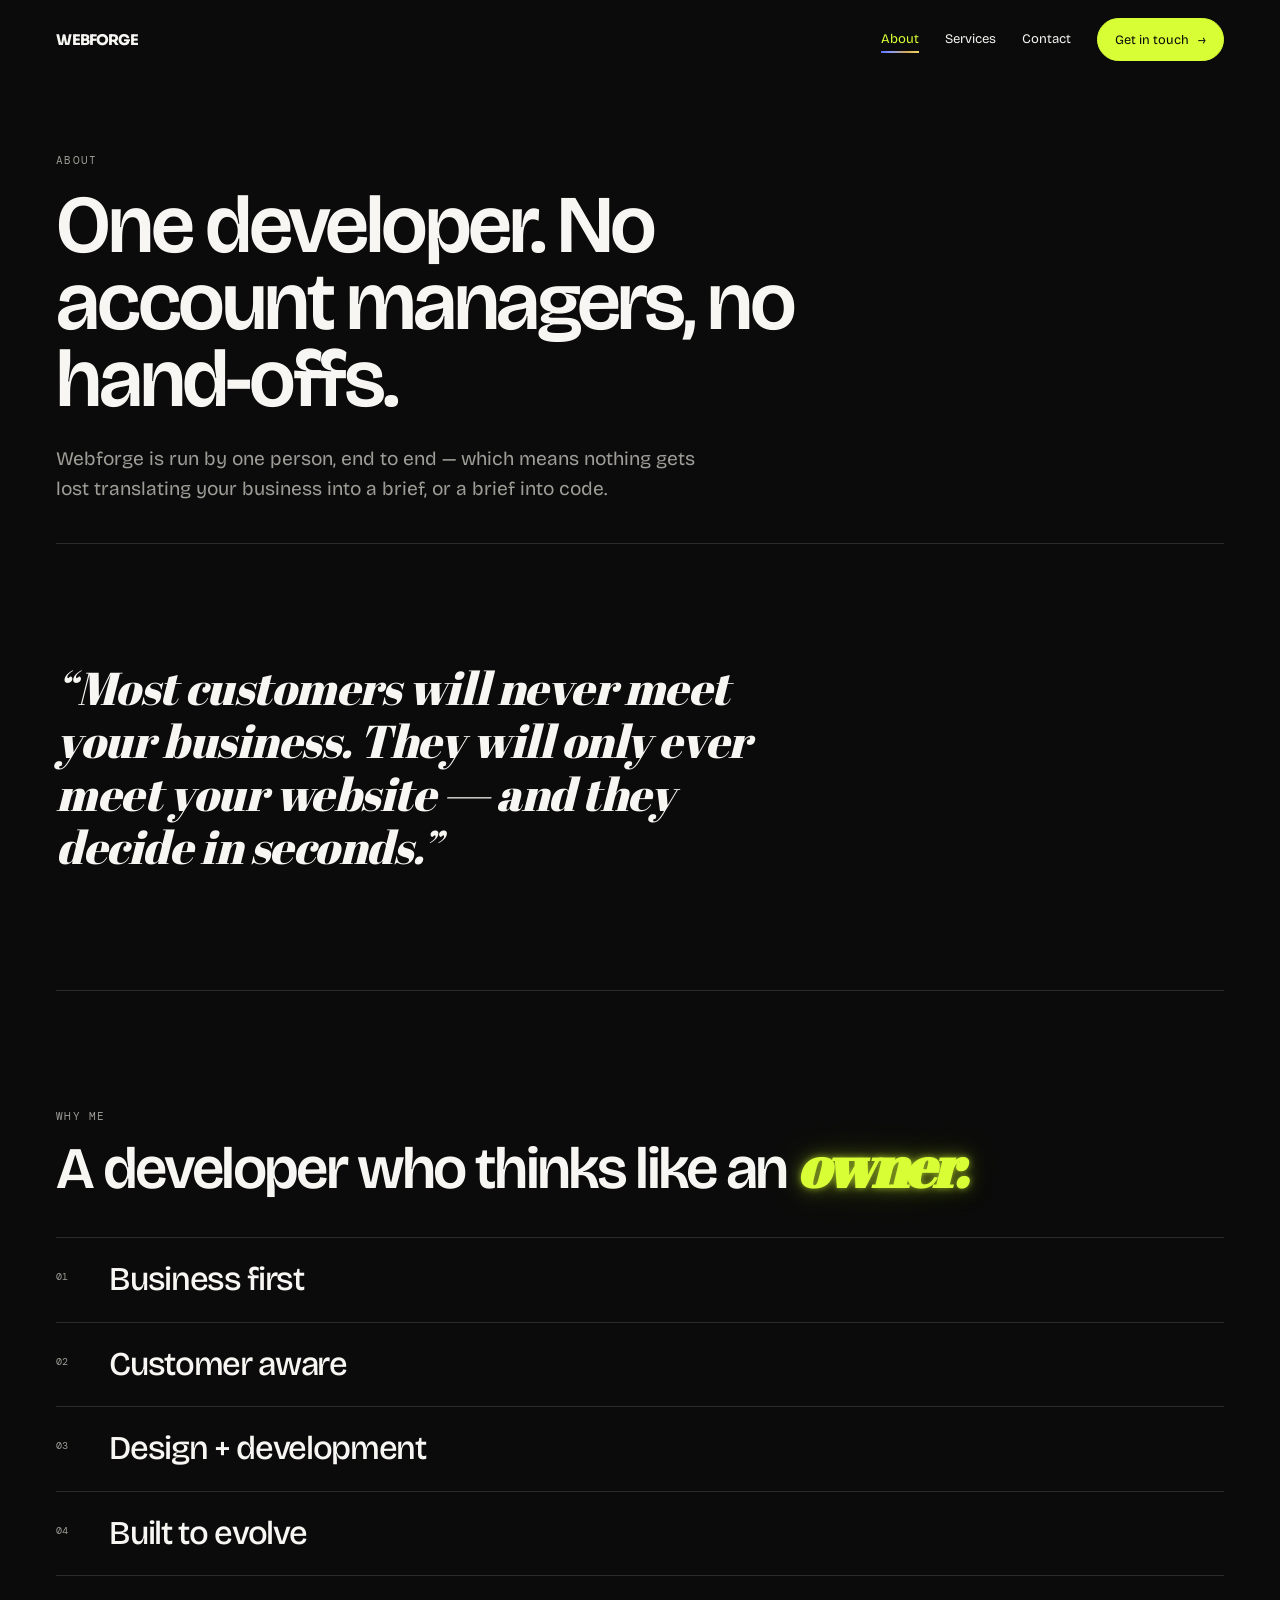
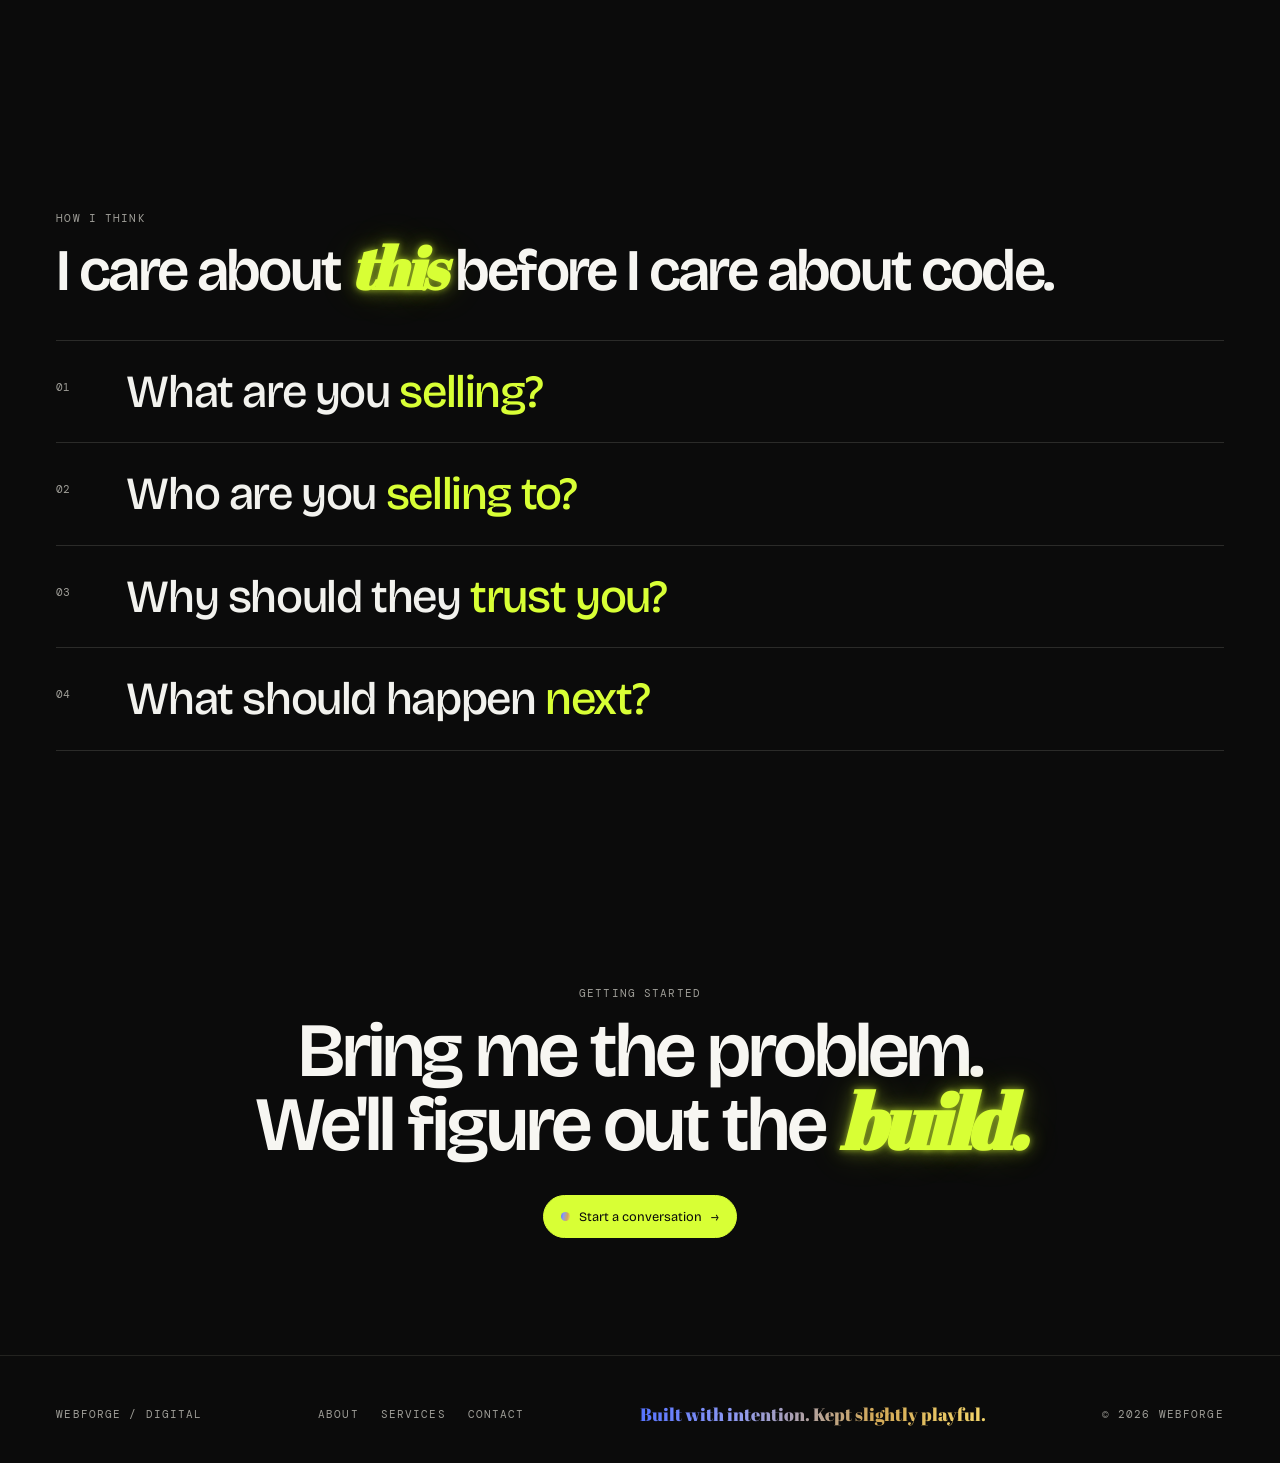
==== commit 260e1d96: "Move "difference" section to homepage; replicate row hover/accordion pattern site-wide Moved the ful" ====
--- a/about.html
+++ b/about.html
@@ -25,12 +25,12 @@
   .quote-sec cite{display:block;margin-top:22px;font-style:normal}
 
   .why-list{border-top:1px solid var(--line);margin-top:44px}
-  .why-item{position:relative;display:grid;grid-template-columns:38px 1fr;gap:15px;padding:26px 0;border-bottom:1px solid var(--line);transition:padding .35s}
-  .why-item:hover{padding-left:14px}
+  .why-item{position:relative;display:grid;grid-template-columns:38px 1fr;gap:15px;padding:26px 0;border-bottom:1px solid var(--line);cursor:default}
   .why-item .no{font-family:var(--mono);font-size:.65rem;color:var(--muted);padding-top:5px}
-  .why-item h3{font-family:var(--sans);font-weight:500;letter-spacing:-.04em;line-height:.95;font-size:clamp(1.3rem,2.6vw,2.2rem);color:var(--strong);transition:transform .35s,color .35s}
-  .why-item:hover h3{transform:translateX(5px);color:var(--accent)}
-  .why-item p{margin:10px 0 0;color:var(--muted);max-width:52ch;line-height:1.45}
+  .why-item h3{font-family:var(--sans);font-weight:500;letter-spacing:-.04em;line-height:.95;font-size:clamp(1.3rem,2.6vw,2.2rem);color:var(--strong);transition:transform .4s,color .4s}
+  .why-item:hover h3{transform:translateX(10px);color:var(--accent)}
+  .why-item p{max-height:0;overflow:hidden;margin:0;color:var(--muted);max-width:52ch;line-height:1.45;transition:max-height .5s,padding .5s}
+  .why-item:hover p{max-height:110px;padding-top:10px}
 
   .q-stack{border-top:1px solid var(--line);margin-top:44px}
   .q{position:relative;padding:30px 0;border-bottom:1px solid var(--line);display:grid;grid-template-columns:50px 1fr;gap:20px;cursor:default}
@@ -68,21 +68,8 @@
 <main>
   <section class="page-hero about-hero wrap sec" style="padding-bottom:20px">
     <div class="mono page-eyebrow rv">About</div>
-    <h1 class="scramble rv d2">Most developers learn websites. I learned the business behind one.</h1>
-    <p class="rv d3">For four years, I built and ran a D2C business — as the person responsible for whether the whole thing worked. That teaches you something no brief can.</p>
-  </section>
-
-  <section class="sec wrap" style="padding-top:0">
-    <div class="diff-body">
-      <div class="rv">
-        <p>A website isn't finished when it's deployed. <b>That's when it starts working, or doesn't.</b></p>
-        <p>It's where people discover. Compare. Hesitate. Trust. Buy. Come back — or leave for good.</p>
-      </div>
-      <div class="rv d2">
-        <p>I build with all of that in the room — not as an afterthought, but as the actual starting point.</p>
-        <p><b>Business first. Code second.</b></p>
-      </div>
-    </div>
+    <h1 class="scramble rv d2">One developer. No account managers, no hand-offs.</h1>
+    <p class="rv d3">Webforge is run by one person, end to end — which means nothing gets lost translating your business into a brief, or a brief into code.</p>
   </section>
 
   <section class="sec quote-sec wrap">
--- a/styles.css
+++ b/styles.css
@@ -80,6 +80,7 @@
 .proof-card .num{font-family:var(--sans);font-size:clamp(3rem,6vw,6.5rem);font-weight:600;line-height:.8;letter-spacing:-.07em}
 .proof-card .num.neon-num{color:var(--accent);text-shadow:0 0 8px rgba(216,255,53,.5),0 0 24px rgba(216,255,53,.3)}
 .proof-card:hover .num.neon-num{color:var(--ink);text-shadow:none}
+.proof-card:hover .brand-wordmark{color:var(--ink)}
 .proof-card .proof-names{font-family:var(--sans);font-size:clamp(1.3rem,2.2vw,1.9rem);font-weight:600;line-height:1.25;letter-spacing:-.02em}
 .proof-card .desc{font-family:var(--mono);font-size:.66rem;letter-spacing:.09em;text-transform:uppercase;color:var(--muted)}
 @media(max-width:760px){
